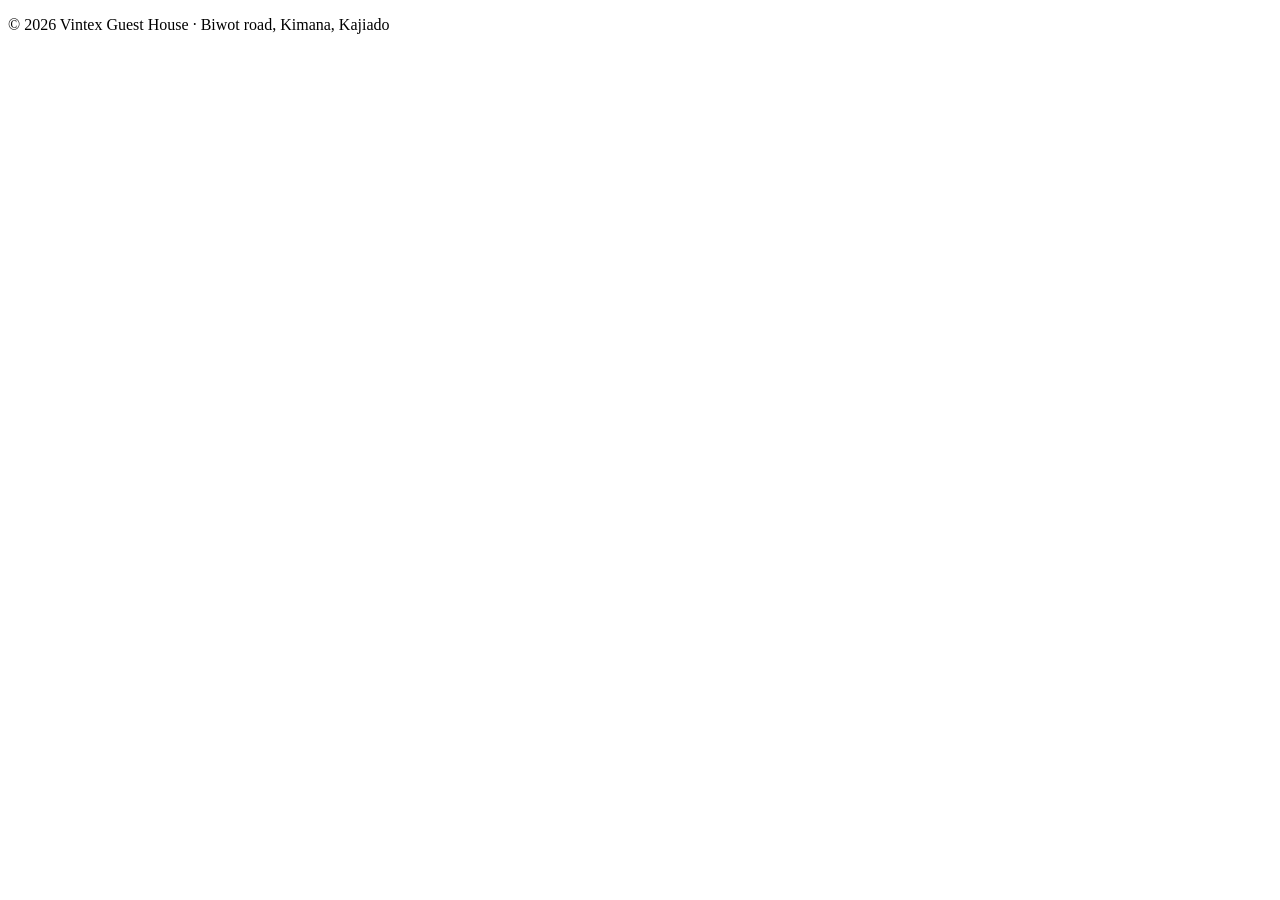
==== contact.html @ 6fd08278 "Add files via upload" ====
<!doctype html>
<html lang="en">
<head>
  <meta charset="UTF-8" />
  <meta name="viewport" content="width=device-width, initial-scale=1.0" />
  <title>Contact — Vintex Guest House</title>
  <meta name="description" content="Reach Oakview Guest House by WhatsApp, email or phone. Check-in and check-out times, address, and frequently asked questions." />
  <link rel="preconnect" href="https://fonts.googleapis.com" />
  <link rel="preconnect" href="https://fonts.gstatic.com" crossorigin />
  <link href="https://fonts.googleapis.com/css2?family=Fraunces:opsz,wght@9..144,500;9..144,600&family=Inter:wght@400;500;600;700&family=IBM+Plex+Mono:wght@400;600;700&display=swap" rel="stylesheet" />
  <link rel="stylesheet" href="css/styles.css" />
  <link rel="stylesheet" href="css/print.css" />
</head>
<body>
  <div id="nav-root"></div>

  <main>
    <div id="contact-channels-root"></div>
    <div id="contact-times-root"></div>
    <div id="faq-root"></div>
  </main>

  <footer class="site-footer">
    <p>© 2026 Vintex Guest House · Biwot road, Kimana, Kajiado</p>
  </footer>

  <script type="module" src="js/main-contact.js"></script>
</body>
</html>
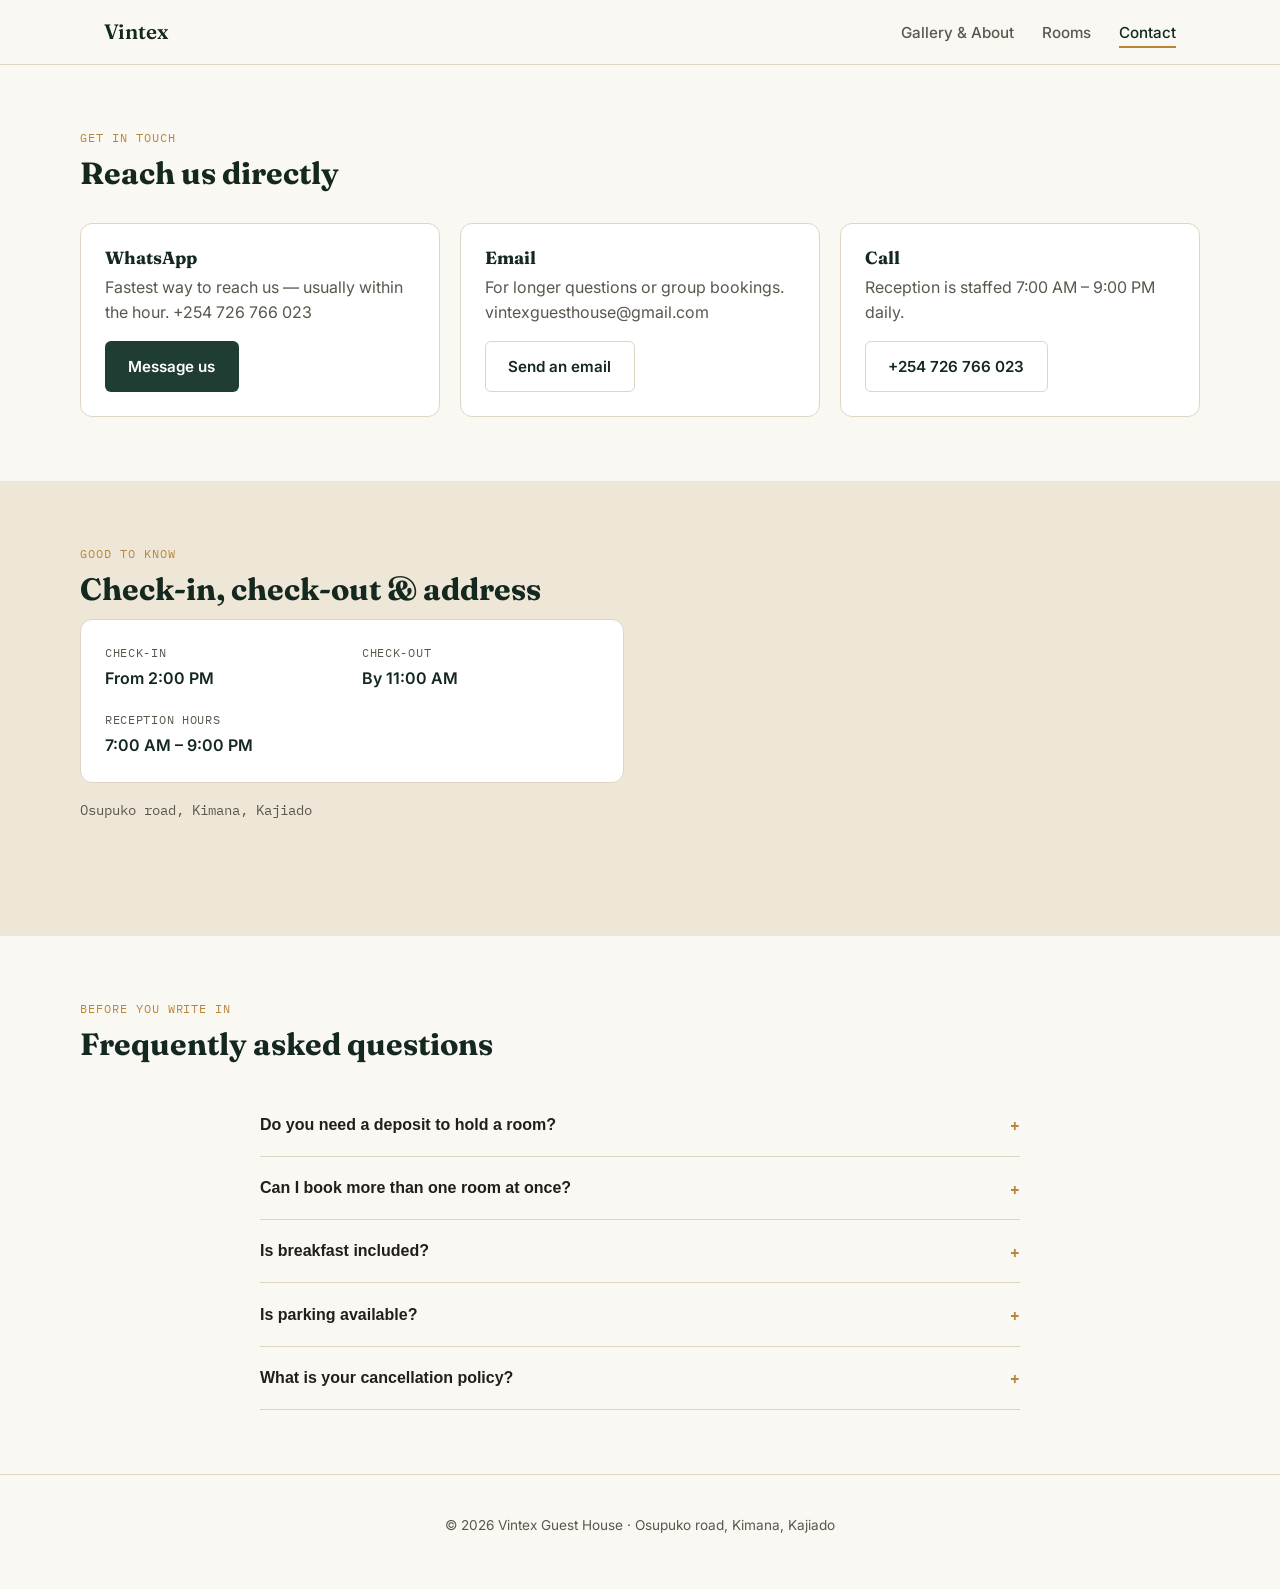
==== commit 57c25ab5: "Add files via upload" ====
--- a/contact.html
+++ b/contact.html
@@ -1,29 +1,35 @@
-<!doctype html>
-<html lang="en">
-<head>
-  <meta charset="UTF-8" />
-  <meta name="viewport" content="width=device-width, initial-scale=1.0" />
-  <title>Contact — Vintex Guest House</title>
-  <meta name="description" content="Reach Oakview Guest House by WhatsApp, email or phone. Check-in and check-out times, address, and frequently asked questions." />
-  <link rel="preconnect" href="https://fonts.googleapis.com" />
-  <link rel="preconnect" href="https://fonts.gstatic.com" crossorigin />
-  <link href="https://fonts.googleapis.com/css2?family=Fraunces:opsz,wght@9..144,500;9..144,600&family=Inter:wght@400;500;600;700&family=IBM+Plex+Mono:wght@400;600;700&display=swap" rel="stylesheet" />
-  <link rel="stylesheet" href="css/styles.css" />
-  <link rel="stylesheet" href="css/print.css" />
-</head>
-<body>
-  <div id="nav-root"></div>
-
-  <main>
-    <div id="contact-channels-root"></div>
-    <div id="contact-times-root"></div>
-    <div id="faq-root"></div>
-  </main>
-
-  <footer class="site-footer">
-    <p>© 2026 Vintex Guest House · Biwot road, Kimana, Kajiado</p>
-  </footer>
-
-  <script type="module" src="js/main-contact.js"></script>
-</body>
-</html>
+<!doctype html>
+<html lang="en">
+  <head>
+    <meta charset="UTF-8" />
+    <meta name="viewport" content="width=device-width, initial-scale=1.0" />
+
+    <title>Contact — Vintex Guest House</title>
+
+    <meta
+      name="description"
+      content="Reach Vintex Guest House by WhatsApp, email, or phone. View our location in Kimana, Kajiado, check-in and check-out times, and get answers to your booking questions." />
+    <link rel="preconnect" href="https://fonts.googleapis.com" />
+    <link rel="preconnect" href="https://fonts.gstatic.com" crossorigin />
+    <link
+      href="https://fonts.googleapis.com/css2?family=Fraunces:opsz,wght@9..144,500;9..144,600&family=Inter:wght@400;500;600;700&family=IBM+Plex+Mono:wght@400;600;700&display=swap"
+      rel="stylesheet" />
+    <link rel="stylesheet" href="css/styles.css" />
+    <link rel="stylesheet" href="css/print.css" />
+  </head>
+  <body>
+    <div id="nav-root"></div>
+
+    <main>
+      <div id="contact-channels-root"></div>
+      <div id="contact-times-root"></div>
+      <div id="faq-root"></div>
+    </main>
+
+    <footer class="site-footer">
+      <p>© 2026 Vintex Guest House · Osupuko road, Kimana, Kajiado</p>
+    </footer>
+
+    <script type="module" src="js/main-contact.js"></script>
+  </body>
+</html>
--- a/css/styles.css
+++ b/css/styles.css
@@ -0,0 +1,971 @@
+/* ==========================================================================
+   Oakview Guest House — design tokens
+   Palette: deep forest (primary), brass (accent), warm paper (bg),
+   charcoal (ink). Clay red is reserved for alerts only — not a brand accent.
+   Type: Fraunces (display, used sparingly) + Inter (body/UI) +
+   IBM Plex Mono (utility — prices, dates, the receipt itself).
+   ========================================================================== */
+
+:root {
+  --color-bg: #faf8f3;
+  --color-bg-alt: #eee7d8;
+  --color-surface: #ffffff;
+  --color-ink: #211f1a;
+  --color-ink-soft: #5b574d;
+  --color-primary: #1f3d33;
+  --color-primary-strong: #14281f;
+  --color-accent: #b8863b;
+  --color-accent-soft: #e8d5ae;
+  --color-alert: #a8402a;
+  --color-alert-bg: #fbeae6;
+  --color-warn: #8a6416;
+  --color-warn-bg: #faf1de;
+  --color-border: #ded6c2;
+
+  --font-display: 'Fraunces', 'Iowan Old Style', Georgia, serif;
+  --font-body: 'Inter', -apple-system, BlinkMacSystemFont, 'Segoe UI', sans-serif;
+  --font-mono: 'IBM Plex Mono', ui-monospace, 'SFMono-Regular', Menlo, monospace;
+
+  --radius-sm: 6px;
+  --radius-md: 12px;
+  --radius-lg: 20px;
+
+  --shadow-card: 0 1px 2px rgba(33, 31, 26, 0.06), 0 8px 24px rgba(33, 31, 26, 0.08);
+  --shadow-modal: 0 20px 60px rgba(20, 40, 31, 0.35);
+
+  --max-width: 1120px;
+}
+
+* {
+  box-sizing: border-box;
+}
+
+html {
+  scroll-behavior: smooth;
+}
+
+@media (prefers-reduced-motion: reduce) {
+  html {
+    scroll-behavior: auto;
+  }
+  *,
+  *::before,
+  *::after {
+    animation-duration: 0.01ms !important;
+    animation-iteration-count: 1 !important;
+    transition-duration: 0.01ms !important;
+  }
+}
+
+body {
+  margin: 0;
+  background: var(--color-bg);
+  color: var(--color-ink);
+  font-family: var(--font-body);
+  font-size: 16px;
+  line-height: 1.55;
+  -webkit-font-smoothing: antialiased;
+}
+
+body.modal-open {
+  overflow: hidden;
+}
+
+h1,
+h2,
+h3 {
+  font-family: var(--font-display);
+  color: var(--color-primary-strong);
+  margin: 0 0 0.4em;
+  line-height: 1.15;
+}
+
+p {
+  margin: 0 0 1em;
+  color: var(--color-ink-soft);
+}
+
+a {
+  color: var(--color-primary);
+}
+
+img {
+  max-width: 100%;
+  display: block;
+}
+
+:focus-visible {
+  outline: 3px solid var(--color-accent);
+  outline-offset: 2px;
+}
+
+.section {
+  padding: 4rem 1.5rem;
+}
+
+.section--alt {
+  background: var(--color-bg-alt);
+}
+
+.section__header {
+  max-width: var(--max-width);
+  margin: 0 auto 2rem;
+}
+
+.section__eyebrow {
+  display: block;
+  font-family: var(--font-mono);
+  font-size: 0.75rem;
+  letter-spacing: 0.08em;
+  text-transform: uppercase;
+  color: var(--color-accent);
+  margin-bottom: 0.5rem;
+}
+
+.section__title {
+  font-size: clamp(1.6rem, 2.4vw, 2.2rem);
+}
+
+/* ==========================================================================
+   Buttons
+   ========================================================================== */
+
+.button {
+  display: inline-flex;
+  align-items: center;
+  justify-content: center;
+  gap: 0.5rem;
+  font-family: var(--font-body);
+  font-weight: 600;
+  font-size: 0.95rem;
+  padding: 0.8rem 1.4rem;
+  border-radius: var(--radius-sm);
+  border: 1px solid transparent;
+  cursor: pointer;
+  text-decoration: none;
+  transition: transform 0.12s ease, background 0.12s ease, border-color 0.12s ease;
+}
+
+.button:active {
+  transform: translateY(1px);
+}
+
+.button--primary {
+  background: var(--color-primary);
+  color: #fff;
+}
+
+.button--primary:hover {
+  background: var(--color-primary-strong);
+}
+
+.button--primary:disabled {
+  background: #9aa79f;
+  cursor: not-allowed;
+}
+
+.button--ghost {
+  background: transparent;
+  border-color: var(--color-border);
+  color: var(--color-primary-strong);
+}
+
+.button--ghost:hover {
+  border-color: var(--color-primary);
+}
+
+.button--full {
+  width: 100%;
+}
+
+/* ==========================================================================
+   Nav
+   ========================================================================== */
+
+.nav {
+  position: sticky;
+  top: 0;
+  z-index: 40;
+  background: rgba(250, 248, 243, 0.92);
+  backdrop-filter: blur(6px);
+  border-bottom: 1px solid var(--color-border);
+}
+
+.nav__inner {
+  max-width: var(--max-width);
+  margin: 0 auto;
+  padding: 1rem 1.5rem;
+  display: flex;
+  align-items: center;
+  justify-content: space-between;
+  gap: 1rem;
+}
+
+.nav__brand {
+  font-family: var(--font-display);
+  font-size: 1.3rem;
+  font-weight: 600;
+  color: var(--color-primary-strong);
+  text-decoration: none;
+}
+
+.nav__list {
+  list-style: none;
+  display: flex;
+  gap: 1.75rem;
+  margin: 0;
+  padding: 0;
+}
+
+.nav__link {
+  text-decoration: none;
+  color: var(--color-ink-soft);
+  font-weight: 500;
+  font-size: 0.95rem;
+  padding-bottom: 4px;
+  border-bottom: 2px solid transparent;
+}
+
+.nav__link:hover,
+.nav__link.is-active {
+  color: var(--color-primary-strong);
+  border-bottom-color: var(--color-accent);
+}
+
+.nav__toggle {
+  display: none;
+  flex-direction: column;
+  gap: 4px;
+  background: none;
+  border: none;
+  padding: 8px;
+  cursor: pointer;
+}
+
+.nav__toggle-bar {
+  width: 22px;
+  height: 2px;
+  background: var(--color-ink);
+}
+
+@media (max-width: 720px) {
+  .nav__toggle {
+    display: flex;
+  }
+  .nav__list {
+    position: absolute;
+    top: 100%;
+    left: 0;
+    right: 0;
+    background: var(--color-surface);
+    flex-direction: column;
+    gap: 0;
+    padding: 0.5rem 1.5rem;
+    border-bottom: 1px solid var(--color-border);
+    display: none;
+  }
+  .nav__list.is-open {
+    display: flex;
+  }
+  .nav__list li {
+    border-top: 1px solid var(--color-border);
+  }
+  .nav__list li:first-child {
+    border-top: none;
+  }
+  .nav__link {
+    display: block;
+    padding: 0.85rem 0;
+    border-bottom: none;
+  }
+}
+
+/* ==========================================================================
+   Hero (home)
+   ========================================================================== */
+
+.hero {
+  padding: 5rem 1.5rem 3rem;
+  background: linear-gradient(180deg, var(--color-bg-alt), var(--color-bg) 70%);
+}
+
+.hero__inner {
+  max-width: 720px;
+  margin: 0 auto;
+  text-align: left;
+}
+
+.hero__eyebrow {
+  font-family: var(--font-mono);
+  font-size: 0.8rem;
+  letter-spacing: 0.08em;
+  text-transform: uppercase;
+  color: var(--color-accent);
+  margin-bottom: 0.75rem;
+}
+
+.hero__title {
+  font-size: clamp(2rem, 5vw, 3.1rem);
+  font-weight: 600;
+  max-width: 14ch;
+}
+
+.hero__lede {
+  font-size: 1.1rem;
+  max-width: 52ch;
+}
+
+.hero__actions {
+  display: flex;
+  flex-wrap: wrap;
+  gap: 0.85rem;
+  margin-top: 1.5rem;
+}
+
+/* ==========================================================================
+   Gallery
+   ========================================================================== */
+
+.gallery__grid {
+  max-width: var(--max-width);
+  margin: 0 auto;
+  display: grid;
+  grid-template-columns: repeat(6, 1fr);
+  grid-auto-rows: 140px;
+  gap: 0.75rem;
+}
+
+.gallery__item {
+  margin: 0;
+  overflow: hidden;
+  border-radius: var(--radius-md);
+  grid-column: span 3;
+  grid-row: span 2;
+}
+
+.gallery__item--1 {
+  grid-column: span 4;
+}
+.gallery__item--2 {
+  grid-column: span 2;
+}
+.gallery__item--3 {
+  grid-column: span 2;
+}
+
+.gallery__item img {
+  width: 100%;
+  height: 100%;
+  object-fit: cover;
+}
+
+@media (max-width: 720px) {
+  .gallery__grid {
+    grid-template-columns: repeat(2, 1fr);
+    grid-auto-rows: 160px;
+  }
+  .gallery__item,
+  .gallery__item--1,
+  .gallery__item--2,
+  .gallery__item--3 {
+    grid-column: span 1;
+    grid-row: span 2;
+  }
+}
+
+/* ==========================================================================
+   About
+   ========================================================================== */
+
+.about {
+  max-width: var(--max-width);
+  margin: 0 auto;
+  display: grid;
+  grid-template-columns: 1.4fr 1fr;
+  gap: 3rem;
+  align-items: start;
+}
+
+.about__text p {
+  max-width: 58ch;
+}
+
+.about__facts {
+  display: grid;
+  grid-template-columns: 1fr 1fr;
+  gap: 1.25rem;
+  margin: 0;
+  background: var(--color-surface);
+  border: 1px solid var(--color-border);
+  border-radius: var(--radius-md);
+  padding: 1.5rem;
+}
+
+.about__fact dt {
+  font-family: var(--font-mono);
+  font-size: 0.72rem;
+  letter-spacing: 0.06em;
+  text-transform: uppercase;
+  color: var(--color-ink-soft);
+  margin-bottom: 0.25rem;
+}
+
+.about__fact dd {
+  margin: 0;
+  font-weight: 600;
+  color: var(--color-primary-strong);
+}
+
+@media (max-width: 860px) {
+  .about {
+    grid-template-columns: 1fr;
+  }
+}
+
+/* ==========================================================================
+   Rooms grid + category card
+   ========================================================================== */
+
+.rooms-intro {
+  max-width: var(--max-width);
+  margin: 0 auto;
+  padding: 3rem 1.5rem 1rem;
+}
+
+.rooms-intro h1 {
+  font-size: clamp(1.8rem, 3vw, 2.4rem);
+}
+
+.rooms-intro p {
+  max-width: 60ch;
+}
+
+.rooms-grid {
+  max-width: var(--max-width);
+  margin: 0 auto;
+  padding: 1rem 1.5rem 4rem;
+  display: grid;
+  grid-template-columns: repeat(auto-fill, minmax(280px, 1fr));
+  gap: 1.5rem;
+}
+
+.rooms-grid__status {
+  grid-column: 1 / -1;
+  text-align: center;
+  padding: 2rem 0;
+}
+
+.category-card {
+  background: var(--color-surface);
+  border: 1px solid var(--color-border);
+  border-radius: var(--radius-md);
+  overflow: hidden;
+  box-shadow: var(--shadow-card);
+  display: flex;
+  flex-direction: column;
+}
+
+.category-card__media {
+  aspect-ratio: 3 / 2;
+  background: var(--color-bg-alt);
+}
+
+.category-card__media img {
+  width: 100%;
+  height: 100%;
+  object-fit: cover;
+}
+
+.category-card__body {
+  padding: 1.25rem;
+  display: flex;
+  flex-direction: column;
+  gap: 0.5rem;
+  flex: 1;
+}
+
+.category-card__heading {
+  display: flex;
+  justify-content: space-between;
+  align-items: baseline;
+  gap: 0.75rem;
+}
+
+.category-card__name {
+  font-size: 1.15rem;
+  margin: 0;
+}
+
+.category-card__price {
+  font-family: var(--font-mono);
+  white-space: nowrap;
+  color: var(--color-primary-strong);
+}
+
+.category-card__price-amount {
+  font-weight: 600;
+}
+
+.category-card__price-unit {
+  color: var(--color-ink-soft);
+  font-size: 0.8rem;
+}
+
+.category-card__description {
+  font-size: 0.92rem;
+  flex: 1;
+}
+
+.category-card__meta {
+  font-family: var(--font-mono);
+  font-size: 0.78rem;
+  color: var(--color-ink-soft);
+  margin-bottom: 0.75rem;
+}
+
+.category-card__cta {
+  margin-top: auto;
+}
+
+/* ==========================================================================
+   Modal + reservation form
+   ========================================================================== */
+
+.modal-overlay {
+  position: fixed;
+  inset: 0;
+  background: rgba(20, 25, 22, 0.55);
+  display: flex;
+  align-items: flex-end;
+  justify-content: center;
+  z-index: 100;
+  padding: 0;
+}
+
+@media (min-width: 640px) {
+  .modal-overlay {
+    align-items: center;
+    padding: 2rem;
+  }
+}
+
+.modal {
+  background: var(--color-surface);
+  width: 100%;
+  max-width: 560px;
+  max-height: 92vh;
+  border-radius: var(--radius-lg) var(--radius-lg) 0 0;
+  box-shadow: var(--shadow-modal);
+  display: flex;
+  flex-direction: column;
+  overflow: hidden;
+}
+
+@media (min-width: 640px) {
+  .modal {
+    border-radius: var(--radius-lg);
+  }
+}
+
+.modal__header {
+  display: flex;
+  align-items: center;
+  justify-content: space-between;
+  padding: 1.25rem 1.5rem;
+  border-bottom: 1px solid var(--color-border);
+}
+
+.modal__title {
+  margin: 0;
+  font-size: 1.3rem;
+}
+
+.modal__close {
+  background: none;
+  border: none;
+  font-size: 1.6rem;
+  line-height: 1;
+  cursor: pointer;
+  color: var(--color-ink-soft);
+  padding: 0.25rem 0.5rem;
+}
+
+.modal__scroll {
+  overflow-y: auto;
+  padding: 1.25rem 1.5rem;
+  flex: 1;
+}
+
+.modal__footer {
+  padding: 1rem 1.5rem 1.5rem;
+  border-top: 1px solid var(--color-border);
+}
+
+.form-section {
+  padding: 1rem 0;
+  border-bottom: 1px solid var(--color-border);
+}
+
+.form-section:last-of-type {
+  border-bottom: none;
+}
+
+.form-row--split {
+  display: grid;
+  grid-template-columns: 1fr 1fr;
+  gap: 1rem;
+}
+
+.form-field {
+  display: flex;
+  flex-direction: column;
+  gap: 0.4rem;
+  margin-bottom: 0.75rem;
+  font-size: 0.9rem;
+}
+
+.form-field__label {
+  font-weight: 600;
+  color: var(--color-ink);
+}
+
+.form-field__hint {
+  font-size: 0.78rem;
+  color: var(--color-ink-soft);
+}
+
+input,
+textarea {
+  font-family: var(--font-body);
+  font-size: 0.95rem;
+  padding: 0.65rem 0.75rem;
+  border: 1px solid var(--color-border);
+  border-radius: var(--radius-sm);
+  background: var(--color-bg);
+  color: var(--color-ink);
+}
+
+textarea {
+  resize: vertical;
+  min-height: 3rem;
+}
+
+.form-hint {
+  font-family: var(--font-mono);
+  font-size: 0.8rem;
+  color: var(--color-ink-soft);
+  margin: 0.25rem 0 0;
+}
+
+.form-hint--warn {
+  color: var(--color-warn);
+}
+
+.form-hint--error {
+  color: var(--color-alert);
+}
+
+.form-error {
+  color: var(--color-alert);
+  font-size: 0.82rem;
+  margin: 0.25rem 0 0;
+}
+
+.form-alert {
+  background: var(--color-alert-bg);
+  border: 1px solid var(--color-alert);
+  border-radius: var(--radius-sm);
+  padding: 0.85rem 1rem;
+  margin-top: 1rem;
+}
+
+.form-alert p {
+  color: var(--color-alert);
+  margin: 0;
+  font-size: 0.9rem;
+}
+
+.stepper {
+  display: inline-flex;
+  align-items: center;
+  gap: 0.75rem;
+  border: 1px solid var(--color-border);
+  border-radius: var(--radius-sm);
+  padding: 0.35rem 0.6rem;
+  width: fit-content;
+}
+
+.stepper__btn {
+  width: 28px;
+  height: 28px;
+  border-radius: 50%;
+  border: 1px solid var(--color-border);
+  background: var(--color-bg);
+  font-size: 1.1rem;
+  line-height: 1;
+  cursor: pointer;
+}
+
+.stepper__btn:disabled {
+  opacity: 0.4;
+  cursor: not-allowed;
+}
+
+.stepper__value {
+  font-family: var(--font-mono);
+  min-width: 1.4ch;
+  text-align: center;
+}
+
+.form-summary {
+  background: var(--color-bg-alt);
+  border-radius: var(--radius-sm);
+  padding: 1rem;
+}
+
+.form-summary__row {
+  display: flex;
+  justify-content: space-between;
+  font-family: var(--font-mono);
+  font-weight: 600;
+  color: var(--color-primary-strong);
+}
+
+.form-summary__note {
+  font-size: 0.78rem;
+  margin: 0.35rem 0 0;
+  color: var(--color-ink-soft);
+}
+
+.modal__success-lede {
+  font-size: 0.95rem;
+}
+
+/* ==========================================================================
+   Receipt — the signature element. Styled like a paper ticket stub:
+   mono digits, dashed perforation, printable on its own (see print.css).
+   ========================================================================== */
+
+.receipt-card {
+  margin-bottom: 1.25rem;
+}
+
+.receipt {
+  font-family: var(--font-mono);
+  background: var(--color-bg);
+  border: 1px dashed var(--color-border);
+  border-radius: var(--radius-sm);
+  padding: 1.25rem;
+  font-size: 0.85rem;
+  color: var(--color-ink);
+}
+
+.receipt__header {
+  display: flex;
+  justify-content: space-between;
+  align-items: baseline;
+  margin-bottom: 0.5rem;
+}
+
+.receipt__eyebrow {
+  font-weight: 700;
+  letter-spacing: 0.03em;
+}
+
+.receipt__ref {
+  color: var(--color-accent);
+  font-weight: 700;
+}
+
+.receipt__status {
+  display: inline-block;
+  font-size: 0.72rem;
+  letter-spacing: 0.05em;
+  text-transform: uppercase;
+  padding: 0.2rem 0.6rem;
+  border-radius: 999px;
+  margin-bottom: 0.85rem;
+}
+
+.receipt__status--pending {
+  background: var(--color-warn-bg);
+  color: var(--color-warn);
+}
+
+.receipt__row {
+  display: flex;
+  justify-content: space-between;
+  padding: 0.2rem 0;
+}
+
+.receipt__row--main {
+  font-weight: 600;
+}
+
+.receipt__row--total {
+  font-weight: 700;
+  color: var(--color-primary-strong);
+  font-size: 0.95rem;
+}
+
+.receipt__divider {
+  border-top: 1px dashed var(--color-border);
+  margin: 0.6rem 0;
+}
+
+.receipt__details {
+  display: grid;
+  grid-template-columns: auto 1fr;
+  column-gap: 1rem;
+  row-gap: 0.3rem;
+  margin: 0;
+}
+
+.receipt__details dt {
+  color: var(--color-ink-soft);
+}
+
+.receipt__details dd {
+  margin: 0;
+  text-align: right;
+}
+
+.receipt__footnote {
+  margin: 0.85rem 0 0;
+  font-family: var(--font-body);
+  font-size: 0.78rem;
+  color: var(--color-ink-soft);
+}
+
+.receipt-actions {
+  display: flex;
+  flex-wrap: wrap;
+  gap: 0.75rem;
+}
+
+/* ==========================================================================
+   Contact page
+   ========================================================================== */
+
+.contact-grid {
+  max-width: var(--max-width);
+  margin: 0 auto;
+  display: grid;
+  grid-template-columns: repeat(3, 1fr);
+  gap: 1.25rem;
+}
+
+.contact-card {
+  background: var(--color-surface);
+  border: 1px solid var(--color-border);
+  border-radius: var(--radius-md);
+  padding: 1.5rem;
+}
+
+.contact-card h3 {
+  font-size: 1.1rem;
+}
+
+@media (max-width: 780px) {
+  .contact-grid {
+    grid-template-columns: 1fr;
+  }
+}
+
+.contact-times {
+  max-width: var(--max-width);
+  margin: 0 auto;
+  display: grid;
+  grid-template-columns: 1fr 1fr;
+  gap: 2rem;
+  align-items: start;
+}
+
+.contact-times__address {
+  font-family: var(--font-mono);
+  font-size: 0.9rem;
+  margin-top: 1rem;
+}
+
+.contact-times__map iframe {
+  width: 100%;
+  height: 320px;
+  border: 0;
+  border-radius: var(--radius-md);
+}
+
+@media (max-width: 780px) {
+  .contact-times {
+    grid-template-columns: 1fr;
+  }
+}
+
+/* ==========================================================================
+   FAQ accordion
+   ========================================================================== */
+
+.faq {
+  max-width: 760px;
+  margin: 0 auto;
+}
+
+.faq__item {
+  border-bottom: 1px solid var(--color-border);
+}
+
+.faq__question {
+  width: 100%;
+  display: flex;
+  justify-content: space-between;
+  align-items: center;
+  gap: 1rem;
+  background: none;
+  border: none;
+  text-align: left;
+  padding: 1.1rem 0;
+  font-size: 1rem;
+  font-weight: 600;
+  color: var(--color-ink);
+  cursor: pointer;
+}
+
+.faq__icon {
+  font-family: var(--font-mono);
+  color: var(--color-accent);
+  transition: transform 0.15s ease;
+}
+
+.faq__item.is-open .faq__icon {
+  transform: rotate(45deg);
+}
+
+.faq__panel {
+  padding: 0 0 1.1rem;
+}
+
+.faq__panel p {
+  margin: 0;
+}
+
+/* ==========================================================================
+   Footer
+   ========================================================================== */
+
+.site-footer {
+  padding: 2.5rem 1.5rem;
+  text-align: center;
+  font-size: 0.85rem;
+  color: var(--color-ink-soft);
+  border-top: 1px solid var(--color-border);
+}
+
+/* ==========================================================================
+   #print-root is off-screen until window.print() is triggered from
+   ReceiptChannelPicker.js — see print.css for the actual print rules.
+   ========================================================================== */
+
+#print-root {
+  position: absolute;
+  left: -9999px;
+  top: 0;
+}
--- a/css/print.css
+++ b/css/print.css
@@ -0,0 +1,53 @@
+/* ==========================================================================
+   print.css
+   Used only when a guest chooses "Download / print" on the receipt
+   picker. This is NOT the 80mm thermal-printer stylesheet used at the
+   front desk (Receipt.js in the PMS) — that's built for a physical
+   receipt printer. This one assumes a normal A4/letter page, because a
+   guest is saving it as a PDF from their phone or laptop.
+   ========================================================================== */
+
+@media print {
+  @page {
+    size: A4;
+    margin: 20mm;
+  }
+
+  body * {
+    visibility: hidden;
+  }
+
+  #print-root,
+  #print-root * {
+    visibility: visible;
+  }
+
+  #print-root {
+    position: static;
+    left: auto;
+    display: block;
+    max-width: 100%;
+  }
+
+  #print-root .receipt {
+    font-family: 'IBM Plex Mono', ui-monospace, Menlo, monospace;
+    font-size: 12pt;
+    color: #000;
+    border: 1px solid #000;
+    border-style: dashed;
+    padding: 16mm;
+    max-width: 160mm;
+    margin: 0 auto;
+  }
+
+  #print-root .receipt__status {
+    border: 1px solid #000;
+    background: none !important;
+    color: #000 !important;
+  }
+
+  #print-root .receipt__footnote {
+    font-family: Arial, sans-serif;
+    font-size: 9pt;
+  }
+}
